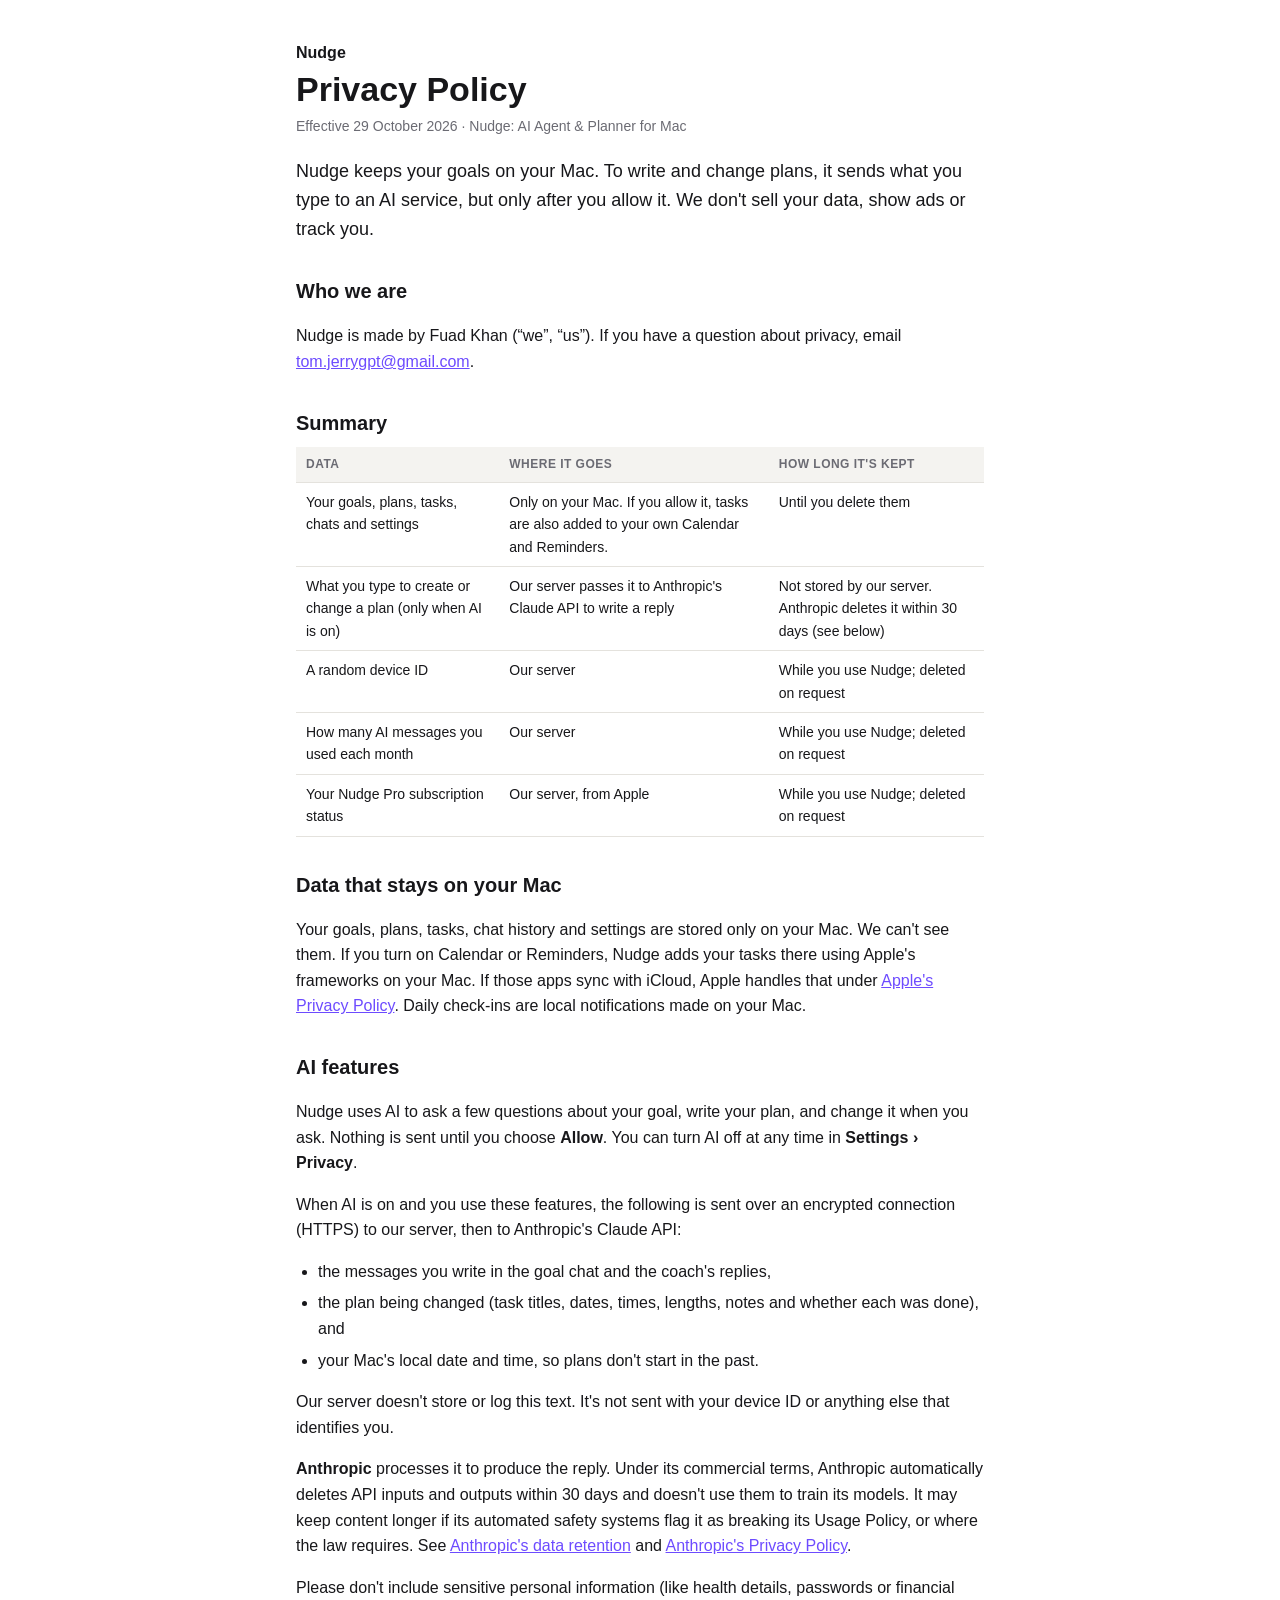
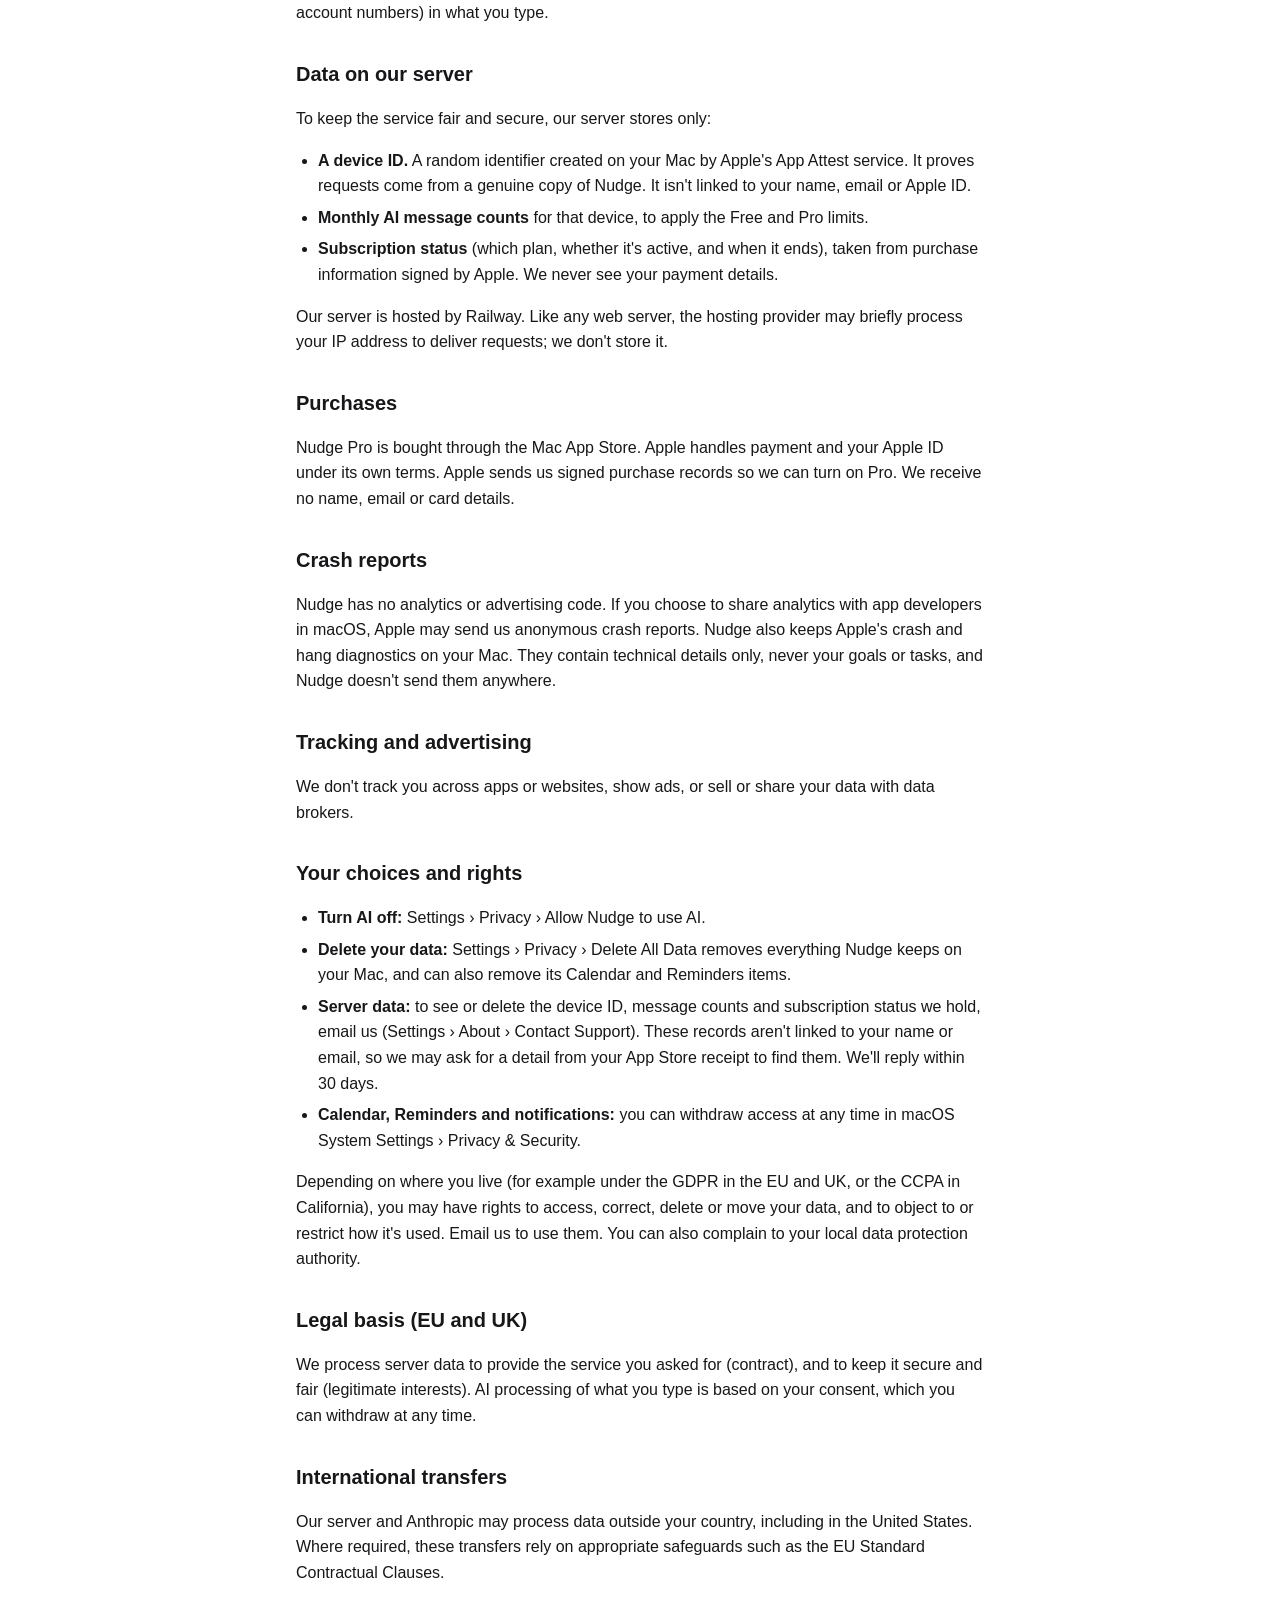
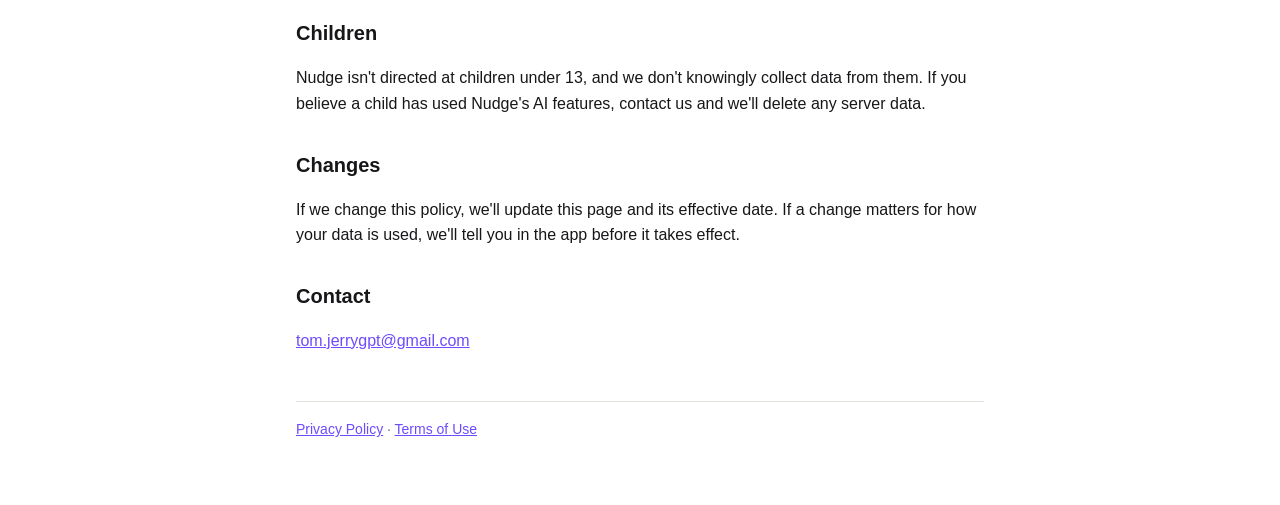
==== privacy.html @ 7604a153 "Privacy Policy and Terms of Use for Nudge Co-Authored-By: Claude Opus 5.5 <noreply@anthropic.com>" ====
<!doctype html>
<html lang="en">
<head>
<meta charset="utf-8">
<meta name="viewport" content="width=device-width, initial-scale=1">
<title>Nudge Privacy Policy</title>
<meta name="description" content="How Nudge: AI Agent & Planner handles your data.">
<link rel="stylesheet" href="style.css">
</head>
<body>
<main>
<p class="eyebrow">Nudge</p>
<h1>Privacy Policy</h1>
<p class="meta">Effective 29 October 2026 · Nudge: AI Agent &amp; Planner for Mac</p>

<p class="lead">Nudge keeps your goals on your Mac. To write and change plans, it sends what you type to an AI service, but only after you allow it. We don't sell your data, show ads or track you.</p>

<h2>Who we are</h2>
<p>Nudge is made by Fuad Khan (“we”, “us”). If you have a question about privacy, email <a href="mailto:tom.jerrygpt@gmail.com">tom.jerrygpt@gmail.com</a>.</p>

<h2>Summary</h2>
<table>
  <thead><tr><th>Data</th><th>Where it goes</th><th>How long it's kept</th></tr></thead>
  <tbody>
    <tr><td>Your goals, plans, tasks, chats and settings</td><td>Only on your Mac. If you allow it, tasks are also added to your own Calendar and Reminders.</td><td>Until you delete them</td></tr>
    <tr><td>What you type to create or change a plan (only when AI is on)</td><td>Our server passes it to Anthropic's Claude API to write a reply</td><td>Not stored by our server. Anthropic deletes it within 30 days (see below)</td></tr>
    <tr><td>A random device ID</td><td>Our server</td><td>While you use Nudge; deleted on request</td></tr>
    <tr><td>How many AI messages you used each month</td><td>Our server</td><td>While you use Nudge; deleted on request</td></tr>
    <tr><td>Your Nudge Pro subscription status</td><td>Our server, from Apple</td><td>While you use Nudge; deleted on request</td></tr>
  </tbody>
</table>

<h2>Data that stays on your Mac</h2>
<p>Your goals, plans, tasks, chat history and settings are stored only on your Mac. We can't see them. If you turn on Calendar or Reminders, Nudge adds your tasks there using Apple's frameworks on your Mac. If those apps sync with iCloud, Apple handles that under <a href="https://www.apple.com/legal/privacy/">Apple's Privacy Policy</a>. Daily check-ins are local notifications made on your Mac.</p>

<h2>AI features</h2>
<p>Nudge uses AI to ask a few questions about your goal, write your plan, and change it when you ask. Nothing is sent until you choose <strong>Allow</strong>. You can turn AI off at any time in <strong>Settings › Privacy</strong>.</p>
<p>When AI is on and you use these features, the following is sent over an encrypted connection (HTTPS) to our server, then to Anthropic's Claude API:</p>
<ul>
  <li>the messages you write in the goal chat and the coach's replies,</li>
  <li>the plan being changed (task titles, dates, times, lengths, notes and whether each was done), and</li>
  <li>your Mac's local date and time, so plans don't start in the past.</li>
</ul>
<p>Our server doesn't store or log this text. It's not sent with your device ID or anything else that identifies you.</p>
<p><strong>Anthropic</strong> processes it to produce the reply. Under its commercial terms, Anthropic automatically deletes API inputs and outputs within 30 days and doesn't use them to train its models. It may keep content longer if its automated safety systems flag it as breaking its Usage Policy, or where the law requires. See <a href="https://privacy.claude.com/en/articles/7996866-how-long-do-you-store-my-organization-s-data">Anthropic's data retention</a> and <a href="https://www.anthropic.com/legal/privacy">Anthropic's Privacy Policy</a>.</p>
<p>Please don't include sensitive personal information (like health details, passwords or financial account numbers) in what you type.</p>

<h2>Data on our server</h2>
<p>To keep the service fair and secure, our server stores only:</p>
<ul>
  <li><strong>A device ID.</strong> A random identifier created on your Mac by Apple's App Attest service. It proves requests come from a genuine copy of Nudge. It isn't linked to your name, email or Apple ID.</li>
  <li><strong>Monthly AI message counts</strong> for that device, to apply the Free and Pro limits.</li>
  <li><strong>Subscription status</strong> (which plan, whether it's active, and when it ends), taken from purchase information signed by Apple. We never see your payment details.</li>
</ul>
<p>Our server is hosted by Railway. Like any web server, the hosting provider may briefly process your IP address to deliver requests; we don't store it.</p>

<h2>Purchases</h2>
<p>Nudge Pro is bought through the Mac App Store. Apple handles payment and your Apple ID under its own terms. Apple sends us signed purchase records so we can turn on Pro. We receive no name, email or card details.</p>

<h2>Crash reports</h2>
<p>Nudge has no analytics or advertising code. If you choose to share analytics with app developers in macOS, Apple may send us anonymous crash reports. Nudge also keeps Apple's crash and hang diagnostics on your Mac. They contain technical details only, never your goals or tasks, and Nudge doesn't send them anywhere.</p>

<h2>Tracking and advertising</h2>
<p>We don't track you across apps or websites, show ads, or sell or share your data with data brokers.</p>

<h2>Your choices and rights</h2>
<ul>
  <li><strong>Turn AI off:</strong> Settings › Privacy › Allow Nudge to use AI.</li>
  <li><strong>Delete your data:</strong> Settings › Privacy › Delete All Data removes everything Nudge keeps on your Mac, and can also remove its Calendar and Reminders items.</li>
  <li><strong>Server data:</strong> to see or delete the device ID, message counts and subscription status we hold, email us (Settings › About › Contact Support). These records aren't linked to your name or email, so we may ask for a detail from your App Store receipt to find them. We'll reply within 30 days.</li>
  <li><strong>Calendar, Reminders and notifications:</strong> you can withdraw access at any time in macOS System Settings › Privacy &amp; Security.</li>
</ul>
<p>Depending on where you live (for example under the GDPR in the EU and UK, or the CCPA in California), you may have rights to access, correct, delete or move your data, and to object to or restrict how it's used. Email us to use them. You can also complain to your local data protection authority.</p>

<h2>Legal basis (EU and UK)</h2>
<p>We process server data to provide the service you asked for (contract), and to keep it secure and fair (legitimate interests). AI processing of what you type is based on your consent, which you can withdraw at any time.</p>

<h2>International transfers</h2>
<p>Our server and Anthropic may process data outside your country, including in the United States. Where required, these transfers rely on appropriate safeguards such as the EU Standard Contractual Clauses.</p>

<h2>Children</h2>
<p>Nudge isn't directed at children under 13, and we don't knowingly collect data from them. If you believe a child has used Nudge's AI features, contact us and we'll delete any server data.</p>

<h2>Changes</h2>
<p>If we change this policy, we'll update this page and its effective date. If a change matters for how your data is used, we'll tell you in the app before it takes effect.</p>

<h2>Contact</h2>
<p><a href="mailto:tom.jerrygpt@gmail.com">tom.jerrygpt@gmail.com</a></p>

<footer><a href="privacy.html">Privacy Policy</a> · <a href="terms.html">Terms of Use</a></footer>
</main>
</body>
</html>
---- style.css ----
:root {
  --page: #ffffff; --ink: #17171a; --muted: #6b6b73; --line: #e4e2dd; --accent: #6d4bff; --soft: #f4f3f0;
}
@media (prefers-color-scheme: dark) {
  :root { --page: #121215; --ink: #ececf0; --muted: #a1a1aa; --line: #2b2b31; --accent: #a594ff; --soft: #1c1c21; }
}
* { box-sizing: border-box; }
body { margin: 0; background: var(--page); color: var(--ink);
  font: 16px/1.6 -apple-system, BlinkMacSystemFont, "Helvetica Neue", Arial, sans-serif; }
main { max-width: 720px; margin: 0 auto; padding: 40px 16px 64px; }
a { color: var(--accent); }
h1 { font-size: 34px; line-height: 1.15; margin: 4px 0 6px; }
h2 { font-size: 20px; margin: 32px 0 8px; }
.eyebrow { margin: 0; font-weight: 700; }
.eyebrow a { text-decoration: none; }
.meta { color: var(--muted); margin: 0 0 20px; font-size: 14px; }
.lead { font-size: 18px; }
ul { padding-left: 22px; }
li { margin: 6px 0; }
table { width: 100%; border-collapse: collapse; font-size: 14px; display: block; overflow-x: auto; }
th, td { text-align: left; vertical-align: top; padding: 8px 10px; border-bottom: 1px solid var(--line); }
th { background: var(--soft); font-size: 12px; text-transform: uppercase; letter-spacing: .04em; color: var(--muted); }
footer { margin-top: 48px; padding-top: 16px; border-top: 1px solid var(--line); color: var(--muted); font-size: 14px; }
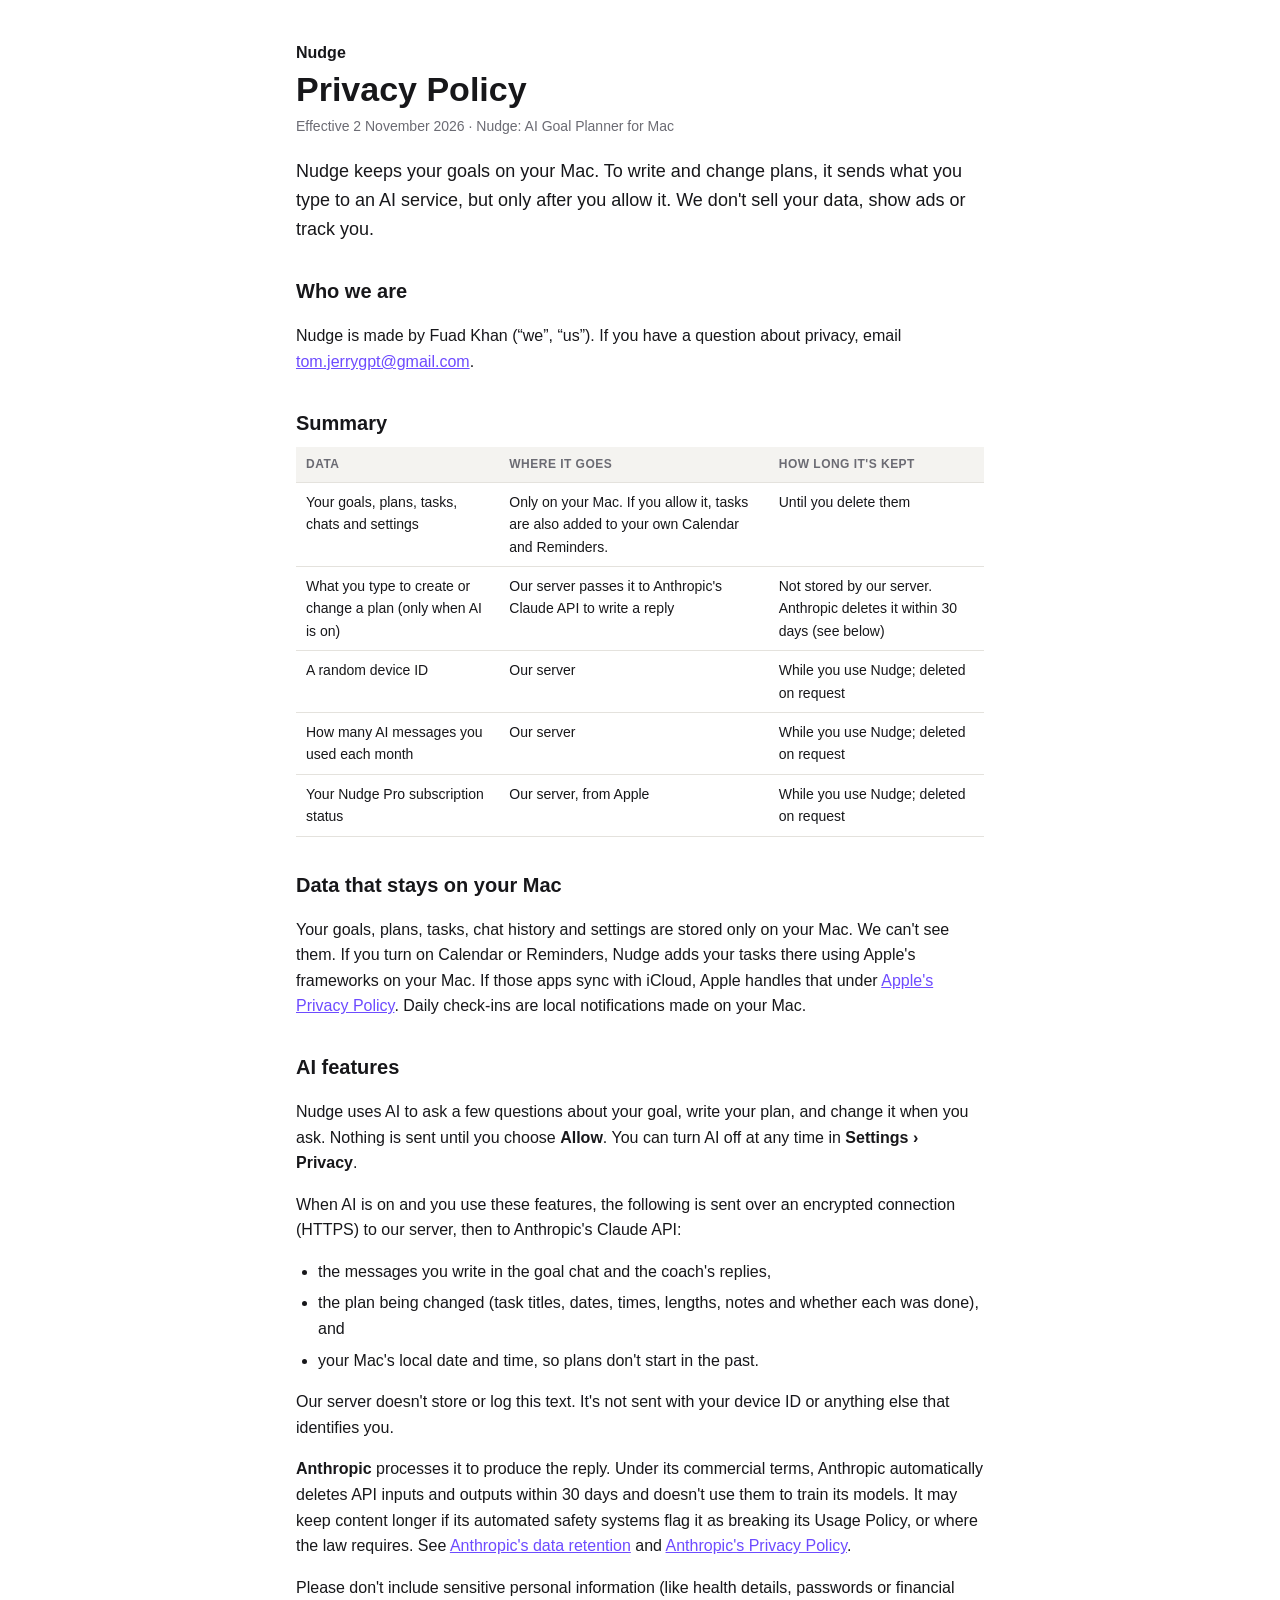
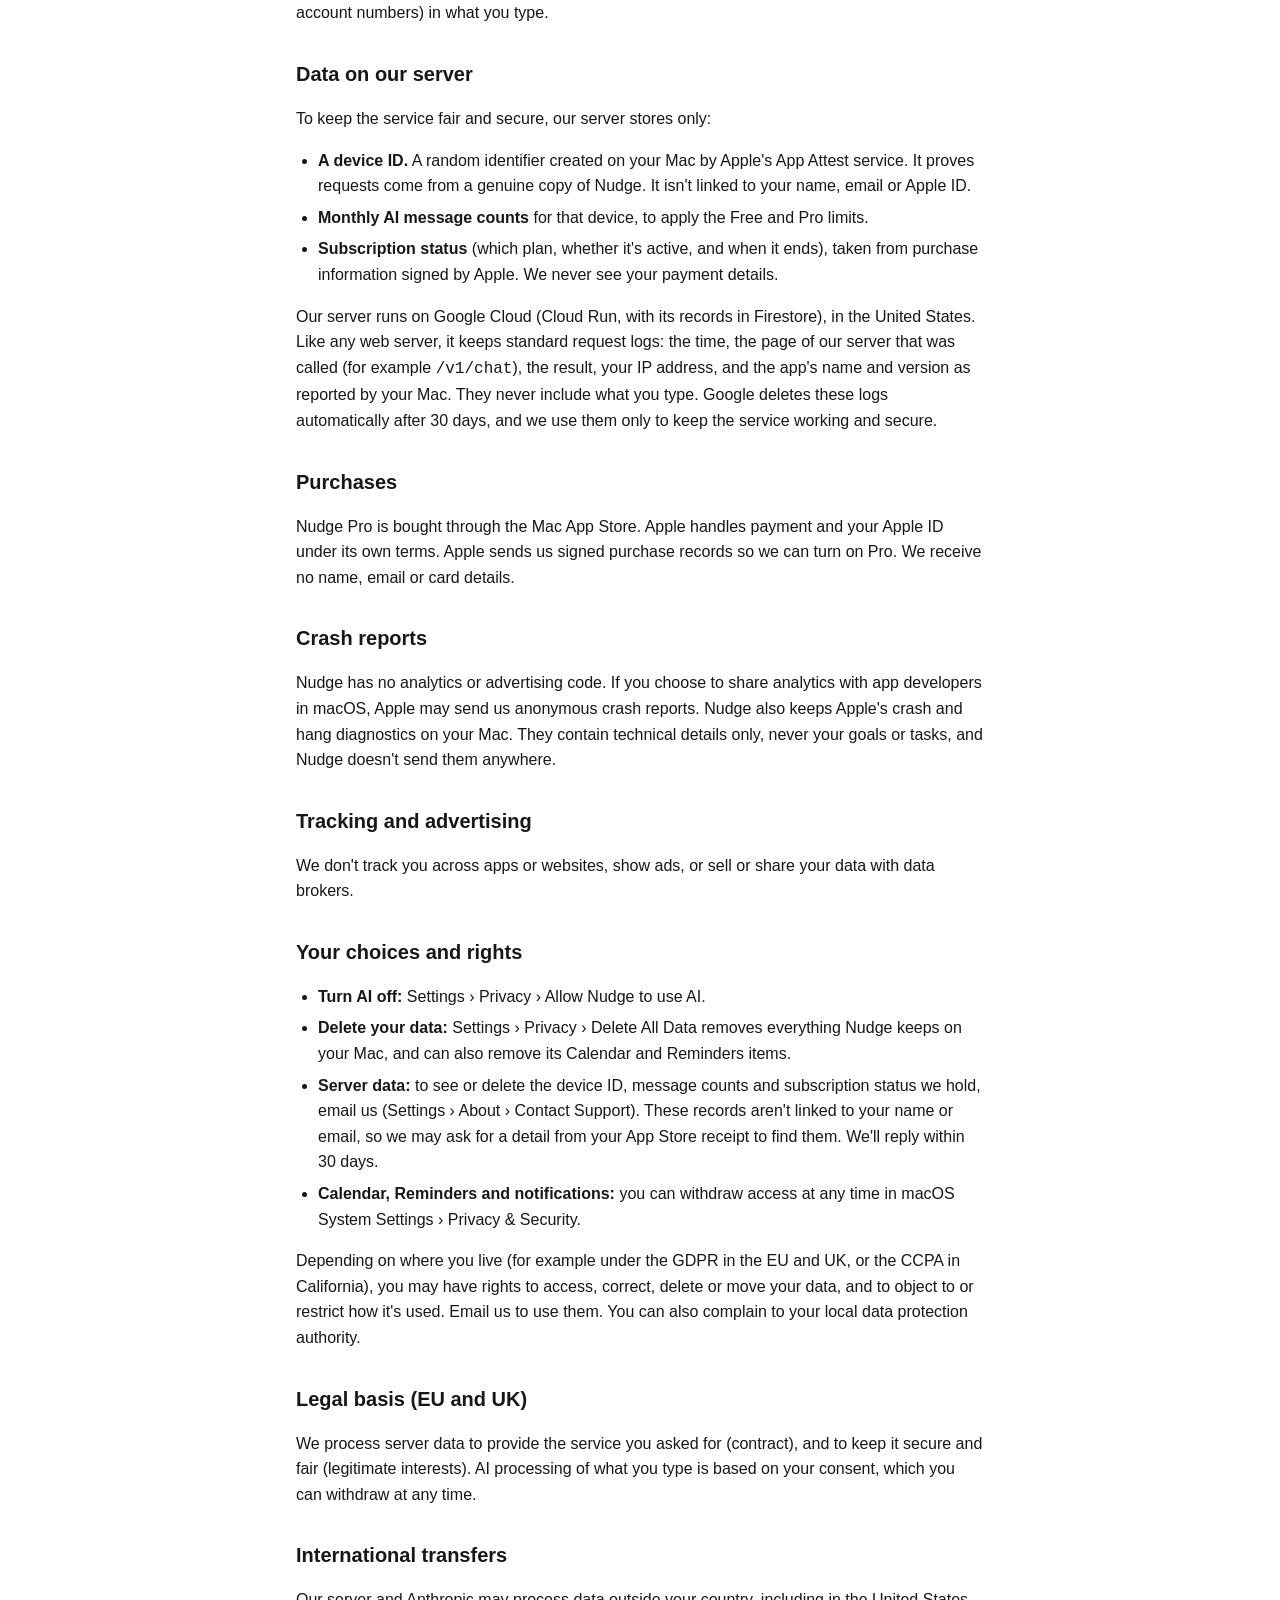
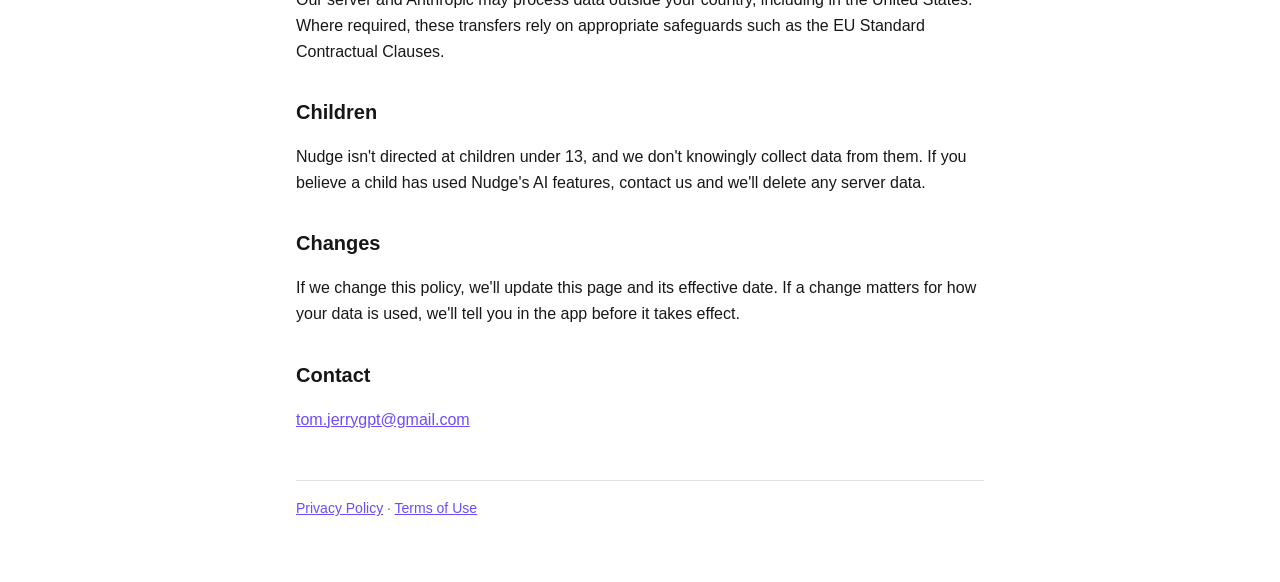
==== commit 51e7faae: "Landing page with Support; Privacy Policy: Google Cloud hosting and request logs; name Nudge: AI Goa" ====
--- a/privacy.html
+++ b/privacy.html
@@ -4,14 +4,14 @@
 <meta charset="utf-8">
 <meta name="viewport" content="width=device-width, initial-scale=1">
 <title>Nudge Privacy Policy</title>
-<meta name="description" content="How Nudge: AI Agent & Planner handles your data.">
+<meta name="description" content="How Nudge: AI Goal Planner handles your data.">
 <link rel="stylesheet" href="style.css">
 </head>
 <body>
 <main>
 <p class="eyebrow">Nudge</p>
 <h1>Privacy Policy</h1>
-<p class="meta">Effective 29 October 2026 · Nudge: AI Agent &amp; Planner for Mac</p>
+<p class="meta">Effective 2 November 2026 · Nudge: AI Goal Planner for Mac</p>
 
 <p class="lead">Nudge keeps your goals on your Mac. To write and change plans, it sends what you type to an AI service, but only after you allow it. We don't sell your data, show ads or track you.</p>
 
@@ -52,7 +52,7 @@
   <li><strong>Monthly AI message counts</strong> for that device, to apply the Free and Pro limits.</li>
   <li><strong>Subscription status</strong> (which plan, whether it's active, and when it ends), taken from purchase information signed by Apple. We never see your payment details.</li>
 </ul>
-<p>Our server is hosted by Railway. Like any web server, the hosting provider may briefly process your IP address to deliver requests; we don't store it.</p>
+<p>Our server runs on Google Cloud (Cloud Run, with its records in Firestore), in the United States. Like any web server, it keeps standard request logs: the time, the page of our server that was called (for example <code>/v1/chat</code>), the result, your IP address, and the app's name and version as reported by your Mac. They never include what you type. Google deletes these logs automatically after 30 days, and we use them only to keep the service working and secure.</p>
 
 <h2>Purchases</h2>
 <p>Nudge Pro is bought through the Mac App Store. Apple handles payment and your Apple ID under its own terms. Apple sends us signed purchase records so we can turn on Pro. We receive no name, email or card details.</p>
--- a/style.css
+++ b/style.css
@@ -21,3 +21,4 @@
 th, td { text-align: left; vertical-align: top; padding: 8px 10px; border-bottom: 1px solid var(--line); }
 th { background: var(--soft); font-size: 12px; text-transform: uppercase; letter-spacing: .04em; color: var(--muted); }
 footer { margin-top: 48px; padding-top: 16px; border-top: 1px solid var(--line); color: var(--muted); font-size: 14px; }
+.app-icon { display: block; margin: 8px 0 4px -8px; }
